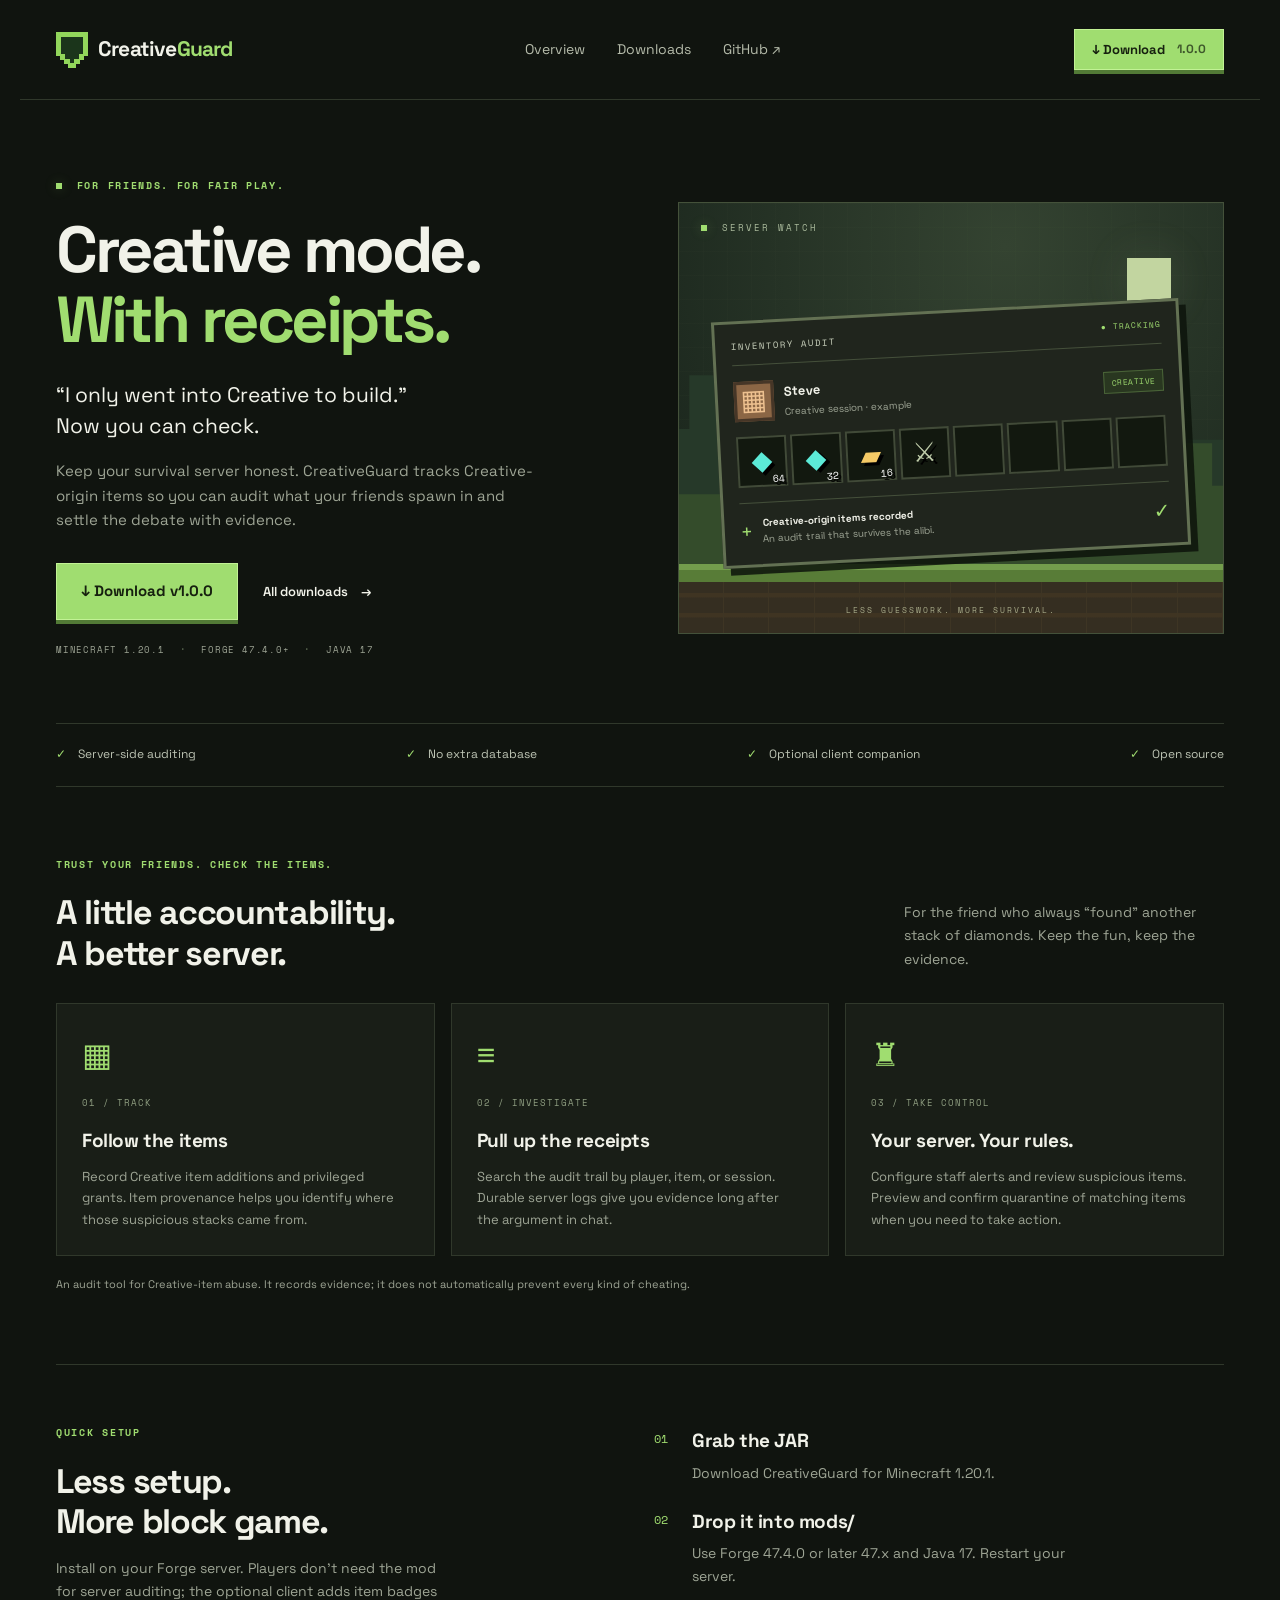
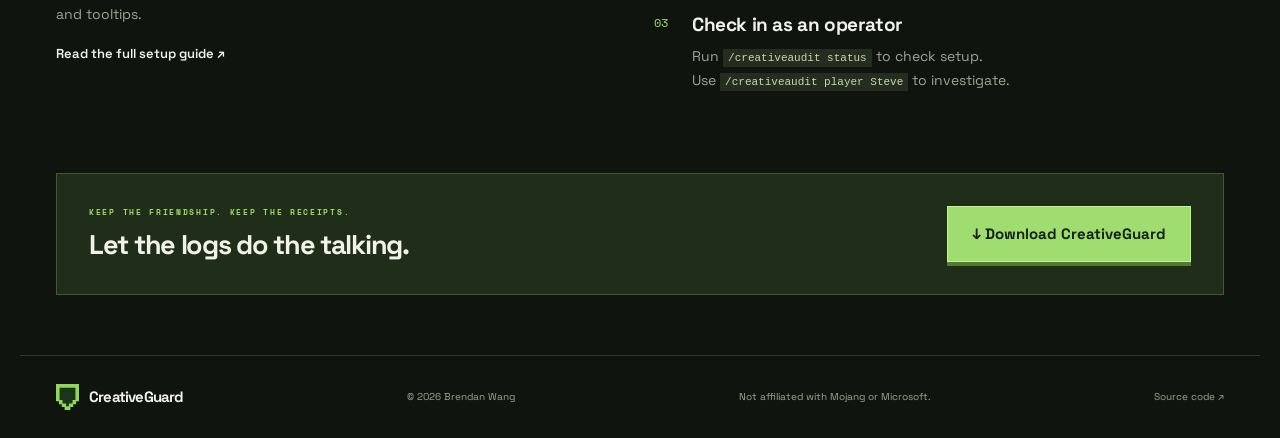
==== site/index.html @ efa65d3d "Host CreativeGuard website in public repository" ====
<!doctype html><html lang="en"><head><meta charset="UTF-8"><meta name="viewport" content="width=device-width,initial-scale=1"><meta name="theme-color" content="#10150f"><meta name="description" content="CreativeGuard is a Minecraft Forge mod that tracks Creative-origin items and gives your friend server an audit trail."><title>Keep your survival server honest · CreativeGuard</title><link rel="icon" href="mark.svg" type="image/svg+xml"><link rel="stylesheet" href="style.css"></head><body><header><a class="brand" href="index.html"><img src="mark.svg" width="32" height="36" alt="">Creative<span>Guard</span></a><nav aria-label="Main navigation"><a href="index.html">Overview</a><a href="downloads.html">Downloads</a><a class="github" href="https://github.com/brendanwang/CreativeGuardMC">GitHub ↗</a></nav><a class="button small" href="https://github.com/brendanwang/CreativeGuardMC/releases/download/v1.0.0/creativeguard-1.0.0.jar">↓ Download <span>1.0.0</span></a></header><main><section class="hero"><div class="hero-copy"><div class="eyebrow"><span class="dot"></span> FOR FRIENDS. FOR FAIR PLAY.</div><h1>Creative mode.<br><em>With receipts.</em></h1><p class="lead">“I only went into Creative to build.”<br>Now you can check.</p><p class="intro">Keep your survival server honest. CreativeGuard tracks Creative-origin items so you can audit what your friends spawn in and settle the debate with evidence.</p><div class="actions"><a class="button" href="https://github.com/brendanwang/CreativeGuardMC/releases/download/v1.0.0/creativeguard-1.0.0.jar">↓ Download v1.0.0</a><a class="text-link" href="downloads.html">All downloads <span>→</span></a></div><div class="compat">MINECRAFT 1.20.1 <b>·</b> FORGE 47.4.0+ <b>·</b> JAVA 17</div></div><div class="scene" aria-label="Illustrated example of a Creative inventory audit"><div class="scene-label"><span class="dot"></span> SERVER WATCH</div><div class="moon"></div><div class="mountain mountain-back"></div><div class="mountain"></div><div class="inventory"><div class="window-title"><span>INVENTORY AUDIT</span><span class="live">● TRACKING</span></div><div class="player"><div class="avatar">▦</div><div><strong>Steve</strong><small>Creative session · example</small></div><span class="tag">CREATIVE</span></div><div class="slots"><div class="slot diamond">◆<small>64</small></div><div class="slot diamond">◆<small>32</small></div><div class="slot gold">▰<small>16</small></div><div class="slot sword">⚔</div><div class="slot"></div><div class="slot"></div><div class="slot"></div><div class="slot"></div></div><div class="audit-line"><span>+</span><div><strong>Creative-origin items recorded</strong><small>An audit trail that survives the alibi.</small></div><span class="check">✓</span></div></div><div class="terrain"><i></i><i></i><i></i><i></i><i></i><i></i><i></i><i></i><i></i><i></i><i></i><i></i></div><div class="scene-bottom">LESS GUESSWORK. MORE SURVIVAL.</div></div></section><div class="strip"><span><i>✓</i> Server-side auditing</span><span><i>✓</i> No extra database</span><span><i>✓</i> Optional client companion</span><span><i>✓</i> Open source</span></div><section class="features" id="features"><div class="section-heading"><div><div class="eyebrow">TRUST YOUR FRIENDS. CHECK THE ITEMS.</div><h2>A little accountability.<br>A better server.</h2></div><p>For the friend who always “found” another stack of diamonds. Keep the fun, keep the evidence.</p></div><div class="cards"><article><div class="pixel-icon">▦</div><span class="number">01 / TRACK</span><h3>Follow the items</h3><p>Record Creative item additions and privileged grants. Item provenance helps you identify where those suspicious stacks came from.</p></article><article><div class="pixel-icon">≡</div><span class="number">02 / INVESTIGATE</span><h3>Pull up the receipts</h3><p>Search the audit trail by player, item, or session. Durable server logs give you evidence long after the argument in chat.</p></article><article><div class="pixel-icon">♜</div><span class="number">03 / TAKE CONTROL</span><h3>Your server. Your rules.</h3><p>Configure staff alerts and review suspicious items. Preview and confirm quarantine of matching items when you need to take action.</p></article></div><p class="note">An audit tool for Creative-item abuse. It records evidence; it does not automatically prevent every kind of cheating.</p></section><section class="setup"><div><div class="eyebrow">QUICK SETUP</div><h2>Less setup.<br>More block game.</h2><p>Install on your Forge server. Players don’t need the mod for server auditing; the optional client adds item badges and tooltips.</p><a class="text-link" href="https://github.com/brendanwang/CreativeGuardMC#install">Read the full setup guide ↗</a></div><ol><li><span>01</span><div><h3>Grab the JAR</h3><p>Download CreativeGuard for Minecraft 1.20.1.</p></div></li><li><span>02</span><div><h3>Drop it into mods/</h3><p>Use Forge 47.4.0 or later 47.x and Java 17. Restart your server.</p></div></li><li><span>03</span><div><h3>Check in as an operator</h3><p>Run <code>/creativeaudit status</code> to check setup.<br>Use <code>/creativeaudit player Steve</code> to investigate.</p></div></li></ol></section><section class="cta"><div><div class="eyebrow">KEEP THE FRIENDSHIP. KEEP THE RECEIPTS.</div><h2>Let the logs do the talking.</h2></div><a class="button" href="https://github.com/brendanwang/CreativeGuardMC/releases/download/v1.0.0/creativeguard-1.0.0.jar">↓ Download CreativeGuard</a></section></main><footer><a class="brand" href="index.html"><img src="mark.svg" width="23" height="26" alt="">CreativeGuard</a><span>© 2026 Brendan Wang</span><span>Not affiliated with Mojang or Microsoft.</span><a href="https://github.com/brendanwang/CreativeGuardMC">Source code ↗</a></footer></body></html>
---- site/style.css ----
@import url('https://fonts.googleapis.com/css2?family=Space+Grotesk:wght@400;500;600;700&family=Space+Mono:wght@400;700&display=swap');
:root{--bg:#10140f;--panel:#191e17;--line:#30382b;--green:#a0dd70;--text:#f1f2e9;--muted:#9ea595}*{box-sizing:border-box}body{margin:0;background:var(--bg);color:var(--text);font-family:'Space Grotesk',sans-serif;font-size:15px;line-height:1.65}a{color:inherit;text-decoration:none}a:hover{color:var(--green)}a:focus-visible{outline:3px solid var(--green);outline-offset:6px}header,main,footer{max-width:1240px;margin:auto}header{height:100px;display:flex;align-items:center;justify-content:space-between;gap:24px;padding:0 36px;border-bottom:1px solid var(--line)}.brand{display:flex;align-items:center;gap:10px;font-weight:700;font-size:21px;letter-spacing:-.8px}.brand span{color:var(--green);margin-left:-10px}nav{display:flex;gap:32px;color:#b5bbaa;font-size:14px}.button{display:inline-flex;justify-content:center;align-items:center;gap:12px;background:var(--green);color:#16200f;font-weight:700;padding:15px 24px;border:1px solid #c2f295;box-shadow:0 4px 0 #527a36;transition:transform .15s,background .15s}.button:hover{background:#b5ee88;color:#10180a;transform:translateY(-2px)}.button span{font-size:12px;opacity:.7}.small{font-size:13px;padding:9px 17px}.hero{display:grid;grid-template-columns:1.05fr 1fr;gap:48px;padding:78px 36px 65px;align-items:center}.eyebrow{font-family:'Space Mono',monospace;font-size:10px;letter-spacing:1.7px;font-weight:700;color:var(--green);margin-bottom:20px}.dot{display:inline-block;width:6px;height:6px;background:var(--green);margin-right:7px;box-shadow:0 0 12px #9ddd7044}h1{font-size:65px;line-height:1.08;letter-spacing:-3.5px;margin:0 0 24px;font-weight:700}h1 em{font-style:normal;color:var(--green)}.lead{font-size:21px;line-height:1.5;margin:0 0 17px}.intro{color:var(--muted);max-width:480px;font-size:15px;margin:0 0 30px}.actions{display:flex;gap:25px;align-items:center}.text-link{font-size:13px;font-weight:600}.text-link span{margin-left:10px}.compat{font-family:'Space Mono',monospace;font-size:9px;letter-spacing:.8px;color:var(--muted);margin-top:23px}.compat b{padding:0 8px;color:#57644e}.scene{position:relative;isolation:isolate;height:432px;background:radial-gradient(ellipse at 65% 15%,#344331 0,transparent 65%),#1a251c;border:1px solid #44513a;overflow:hidden;background-image:linear-gradient(#62754a09 1px,transparent 1px),linear-gradient(90deg,#62754a09 1px,transparent 1px),radial-gradient(ellipse at 60% 10%,#344331,#17221a);background-size:24px 24px,24px 24px,auto}.scene-label{position:absolute;left:22px;top:18px;font:9px 'Space Mono',monospace;letter-spacing:2px;color:#aaba9c}.moon{width:44px;height:44px;background:#c2d5a0;position:absolute;right:52px;top:55px;box-shadow:0 0 45px #c2d5a022}.mountain{position:absolute;bottom:45px;left:-10%;width:120%;height:170px;background:#344c2b;clip-path:polygon(0 45%,15% 45%,15% 30%,25% 30%,25% 50%,42% 50%,42% 70%,60% 70%,60% 35%,73% 35%,73% 15%,90% 15%,90% 40%,100% 40%,100% 100%,0 100%)}.mountain-back{bottom:75px;transform:scaleX(-1);background:#263929;height:215px}.inventory{position:absolute;z-index:2;top:107px;left:7%;width:86%;background:#20251d;border:3px solid #637153;box-shadow:7px 7px 0 #0c130bd9;transform:rotate(-3deg);padding:16px}.window-title{display:flex;justify-content:space-between;font:9px 'Space Mono',monospace;letter-spacing:1px;color:#ccd4bf;border-bottom:1px solid #45503b;padding-bottom:12px}.live{color:var(--green);font-size:8px}.player{display:flex;gap:10px;align-items:center;margin:15px 0}.avatar{background:#8b6645;border:3px solid #463627;color:#edc08f;font-size:28px;width:40px;height:40px;line-height:30px;text-align:center}.player strong{font-size:13px}.player small,.audit-line small{display:block;font-size:10px;color:var(--muted)}.tag{display:inline-block;color:var(--green);border:1px solid #4a6438;background:#293720;font:9px 'Space Mono',monospace;padding:4px 7px;letter-spacing:.5px}.player .tag{margin-left:auto;font-size:8px}.slots{display:grid;grid-template-columns:repeat(8,1fr);gap:4px}.slot{aspect-ratio:1;background:#12180f;border:2px solid #414a38;position:relative;display:flex;align-items:center;justify-content:center;font-size:27px;text-shadow:3px 3px #000}.slot small{position:absolute;right:2px;bottom:-2px;font:10px 'Space Mono',monospace;color:white}.diamond{color:#5cead7}.gold{color:#f5ca66}.sword{color:#becba9}.audit-line{border-top:1px solid #45503b;margin-top:15px;padding-top:12px;display:flex;align-items:center;gap:10px;font-size:10px}.audit-line>span{color:var(--green);font-size:20px}.check{margin-left:auto}.terrain{display:flex;position:absolute;bottom:0;height:63px;width:100%;background:#352e21;border-top:12px solid #587c37;box-shadow:0 -6px #739d4c}.terrain i{flex:1;border-right:1px solid #473b28;background:repeating-linear-gradient(0deg,transparent 0 15px,#483924 16px 20px);opacity:.55}.scene-bottom{position:absolute;bottom:17px;width:100%;text-align:center;font:8px 'Space Mono',monospace;letter-spacing:2px;color:#aaac8a}.strip{margin:0 36px;border-top:1px solid var(--line);border-bottom:1px solid var(--line);display:flex;justify-content:space-between;padding:21px 0;font-size:12px;color:#bdc4b4}.strip i{color:var(--green);font-style:normal;padding-right:9px}.features{padding:70px 36px 60px}.section-heading{display:flex;justify-content:space-between;align-items:end;gap:30px;margin-bottom:28px}h2{font-size:34px;line-height:1.2;letter-spacing:-1.3px;margin:0}.section-heading p{color:var(--muted);max-width:320px;font-size:14px;margin:0 0 4px}.cards{display:grid;grid-template-columns:repeat(3,1fr);gap:16px}.cards article{background:var(--panel);border:1px solid var(--line);padding:25px}.pixel-icon{color:var(--green);font-size:32px;height:60px}.number{color:#8f9e81;font:9px 'Space Mono',monospace;letter-spacing:1px}h3{font-size:19px;margin:12px 0 9px;letter-spacing:-.4px}.cards p{color:var(--muted);font-size:13px;margin:0}.note{font-size:11px;color:var(--muted);margin-top:19px}.setup{border-top:1px solid var(--line);display:grid;grid-template-columns:1fr 1.1fr;gap:80px;margin:0 36px;padding:60px 0}.setup p{color:var(--muted);font-size:14px;max-width:400px}.setup ol{list-style:none;padding:0;margin:0}.setup li{display:flex;gap:24px;padding:0 0 21px}.setup li>span{font:12px 'Space Mono',monospace;color:var(--green);padding-top:5px}.setup h3{margin:0}.setup li p{margin:5px 0 0}code{font-size:11px;background:#252d20;color:#c5daa9;padding:3px 5px}.cta{display:flex;justify-content:space-between;align-items:center;gap:30px;margin:0 36px 60px;padding:32px;background:#202d18;border:1px solid #435638}.cta .eyebrow{font-size:8px;margin-bottom:10px}.cta h2{font-size:27px}footer{display:flex;gap:25px;justify-content:space-between;align-items:center;border-top:1px solid var(--line);padding:28px 36px;color:var(--muted);font-size:10px}footer .brand{font-size:15px;color:var(--text)}.downloads{padding:65px 36px 75px;min-height:calc(100vh - 188px)}.downloads h1{font-size:60px}.green{color:var(--green)}.downloads .intro{max-width:610px}.release{margin:40px 0 55px;border:1px solid #4b613b;background:linear-gradient(120deg,#24301d,#191e17);padding:28px}.release-top,.release-main,.release-meta{display:flex;justify-content:space-between;align-items:center;gap:20px}.muted{font:10px 'Space Mono',monospace;color:var(--muted)}.release-main{margin:24px 0}.release-main h2{font-size:29px}.release-main p{color:var(--muted);font-size:14px}.release-meta{border-top:1px solid #3b4a30;padding-top:20px;font-size:11px;color:var(--muted);flex-wrap:wrap}.release-meta strong{color:var(--text);padding-left:5px}.archive h2{font-size:25px}.table-wrap{overflow:auto}table{border-collapse:collapse;width:100%;text-align:left;white-space:nowrap}th{font:10px 'Space Mono',monospace;color:var(--muted);text-transform:uppercase;background:var(--panel)}td,th{padding:18px 20px;border-bottom:1px solid var(--line)}td{font-size:14px}td .tag{margin-left:12px}td:last-child,th:last-child{text-align:right}.install-note{margin-top:40px;padding-left:22px;border-left:3px solid #607c48}.install-note p{color:var(--muted);font-size:14px;max-width:760px}
@media(min-width:1400px){.hero{padding-top:95px;padding-bottom:80px}}@media(max-width:1000px){h1{font-size:51px}.hero{gap:25px}.scene{height:400px}.slot{font-size:20px}.compat{font-size:8px}.actions{gap:15px}.button{padding:13px 18px}.inventory{left:4%;width:92%;padding:11px}.player .tag{font-size:7px}.setup{gap:40px}footer{flex-wrap:wrap}.release-main{align-items:start;flex-direction:column}}@media(max-width:720px){header{height:auto;padding:20px;flex-wrap:wrap;gap:18px}.brand{font-size:19px}header nav{order:3;width:100%;gap:25px;font-size:13px}.small{margin-left:auto}.small span{display:none}.hero{grid-template-columns:1fr;padding:45px 20px 35px;gap:38px}h1{font-size:54px}.scene{height:385px;max-width:500px;width:100%;margin:auto}.inventory{top:90px;left:7%;width:86%;padding:16px}.slot{font-size:26px}.strip{margin:0 20px;display:grid;grid-template-columns:1fr 1fr;gap:15px;font-size:10px}.features{padding:45px 20px}.section-heading{align-items:start;flex-direction:column;gap:20px}.cards{grid-template-columns:1fr}.cards article{padding:24px}.pixel-icon{float:right}.cards p{max-width:430px}h2{font-size:30px}.setup{grid-template-columns:1fr;margin:0 20px;padding:40px 0;gap:30px}.cta{margin:0 20px 40px;flex-direction:column;align-items:start;padding:25px}.cta h2{font-size:25px}footer{padding:25px 20px;gap:16px}footer .brand{width:100%}.downloads{padding:45px 20px}.downloads h1{font-size:48px}.release{padding:20px}.release-main h2{font-size:25px}.release-meta{justify-content:start}.release-top{gap:10px}.muted{font-size:8px}td,th{padding:15px 12px}td .tag{display:none}.archive .section-heading{gap:12px}.actions{flex-wrap:wrap}}
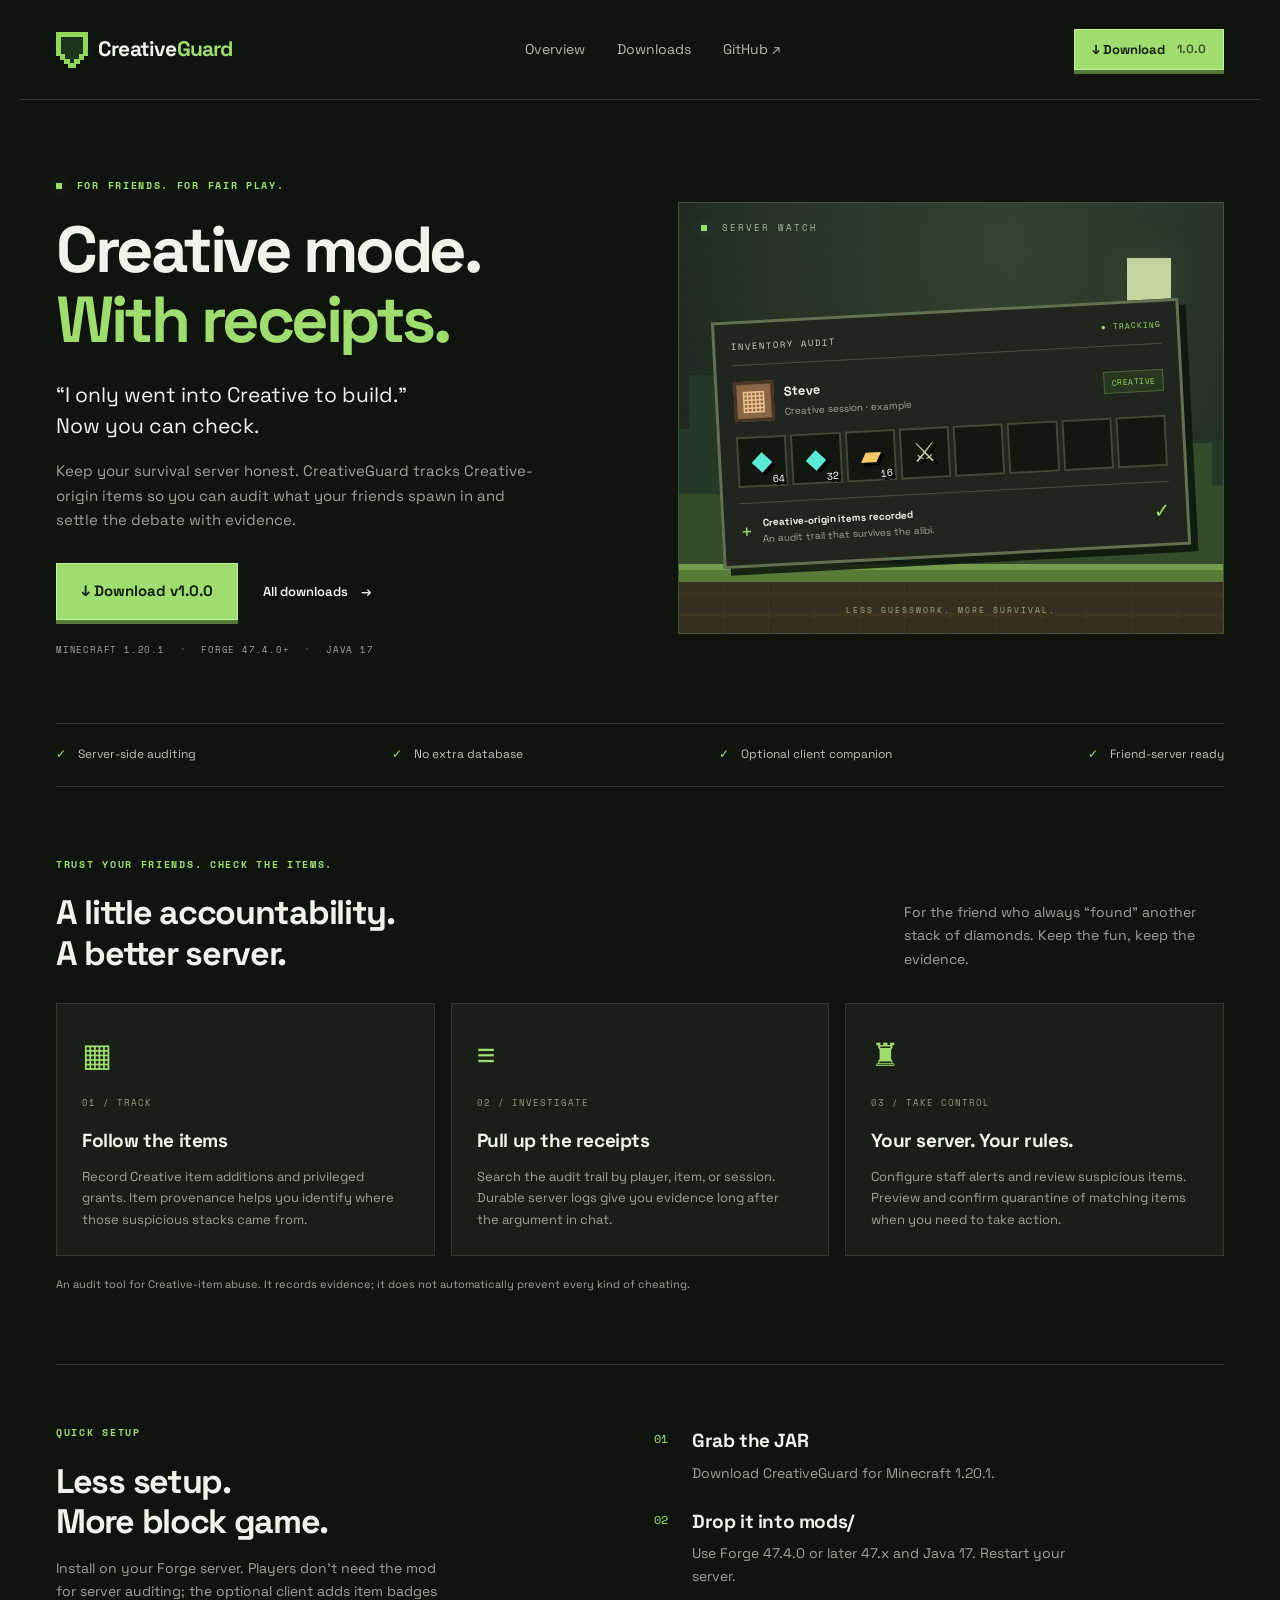
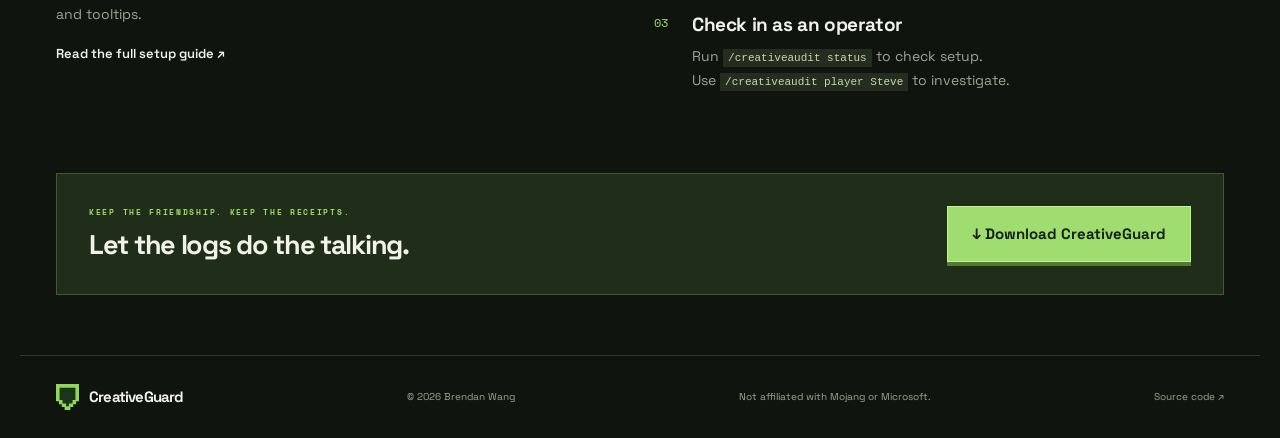
==== commit 943824a5: "Clarify website availability wording" ====
--- a/site/index.html
+++ b/site/index.html
@@ -1 +1 @@
-<!doctype html><html lang="en"><head><meta charset="UTF-8"><meta name="viewport" content="width=device-width,initial-scale=1"><meta name="theme-color" content="#10150f"><meta name="description" content="CreativeGuard is a Minecraft Forge mod that tracks Creative-origin items and gives your friend server an audit trail."><title>Keep your survival server honest · CreativeGuard</title><link rel="icon" href="mark.svg" type="image/svg+xml"><link rel="stylesheet" href="style.css"></head><body><header><a class="brand" href="index.html"><img src="mark.svg" width="32" height="36" alt="">Creative<span>Guard</span></a><nav aria-label="Main navigation"><a href="index.html">Overview</a><a href="downloads.html">Downloads</a><a class="github" href="https://github.com/brendanwang/CreativeGuardMC">GitHub ↗</a></nav><a class="button small" href="https://github.com/brendanwang/CreativeGuardMC/releases/download/v1.0.0/creativeguard-1.0.0.jar">↓ Download <span>1.0.0</span></a></header><main><section class="hero"><div class="hero-copy"><div class="eyebrow"><span class="dot"></span> FOR FRIENDS. FOR FAIR PLAY.</div><h1>Creative mode.<br><em>With receipts.</em></h1><p class="lead">“I only went into Creative to build.”<br>Now you can check.</p><p class="intro">Keep your survival server honest. CreativeGuard tracks Creative-origin items so you can audit what your friends spawn in and settle the debate with evidence.</p><div class="actions"><a class="button" href="https://github.com/brendanwang/CreativeGuardMC/releases/download/v1.0.0/creativeguard-1.0.0.jar">↓ Download v1.0.0</a><a class="text-link" href="downloads.html">All downloads <span>→</span></a></div><div class="compat">MINECRAFT 1.20.1 <b>·</b> FORGE 47.4.0+ <b>·</b> JAVA 17</div></div><div class="scene" aria-label="Illustrated example of a Creative inventory audit"><div class="scene-label"><span class="dot"></span> SERVER WATCH</div><div class="moon"></div><div class="mountain mountain-back"></div><div class="mountain"></div><div class="inventory"><div class="window-title"><span>INVENTORY AUDIT</span><span class="live">● TRACKING</span></div><div class="player"><div class="avatar">▦</div><div><strong>Steve</strong><small>Creative session · example</small></div><span class="tag">CREATIVE</span></div><div class="slots"><div class="slot diamond">◆<small>64</small></div><div class="slot diamond">◆<small>32</small></div><div class="slot gold">▰<small>16</small></div><div class="slot sword">⚔</div><div class="slot"></div><div class="slot"></div><div class="slot"></div><div class="slot"></div></div><div class="audit-line"><span>+</span><div><strong>Creative-origin items recorded</strong><small>An audit trail that survives the alibi.</small></div><span class="check">✓</span></div></div><div class="terrain"><i></i><i></i><i></i><i></i><i></i><i></i><i></i><i></i><i></i><i></i><i></i><i></i></div><div class="scene-bottom">LESS GUESSWORK. MORE SURVIVAL.</div></div></section><div class="strip"><span><i>✓</i> Server-side auditing</span><span><i>✓</i> No extra database</span><span><i>✓</i> Optional client companion</span><span><i>✓</i> Open source</span></div><section class="features" id="features"><div class="section-heading"><div><div class="eyebrow">TRUST YOUR FRIENDS. CHECK THE ITEMS.</div><h2>A little accountability.<br>A better server.</h2></div><p>For the friend who always “found” another stack of diamonds. Keep the fun, keep the evidence.</p></div><div class="cards"><article><div class="pixel-icon">▦</div><span class="number">01 / TRACK</span><h3>Follow the items</h3><p>Record Creative item additions and privileged grants. Item provenance helps you identify where those suspicious stacks came from.</p></article><article><div class="pixel-icon">≡</div><span class="number">02 / INVESTIGATE</span><h3>Pull up the receipts</h3><p>Search the audit trail by player, item, or session. Durable server logs give you evidence long after the argument in chat.</p></article><article><div class="pixel-icon">♜</div><span class="number">03 / TAKE CONTROL</span><h3>Your server. Your rules.</h3><p>Configure staff alerts and review suspicious items. Preview and confirm quarantine of matching items when you need to take action.</p></article></div><p class="note">An audit tool for Creative-item abuse. It records evidence; it does not automatically prevent every kind of cheating.</p></section><section class="setup"><div><div class="eyebrow">QUICK SETUP</div><h2>Less setup.<br>More block game.</h2><p>Install on your Forge server. Players don’t need the mod for server auditing; the optional client adds item badges and tooltips.</p><a class="text-link" href="https://github.com/brendanwang/CreativeGuardMC#install">Read the full setup guide ↗</a></div><ol><li><span>01</span><div><h3>Grab the JAR</h3><p>Download CreativeGuard for Minecraft 1.20.1.</p></div></li><li><span>02</span><div><h3>Drop it into mods/</h3><p>Use Forge 47.4.0 or later 47.x and Java 17. Restart your server.</p></div></li><li><span>03</span><div><h3>Check in as an operator</h3><p>Run <code>/creativeaudit status</code> to check setup.<br>Use <code>/creativeaudit player Steve</code> to investigate.</p></div></li></ol></section><section class="cta"><div><div class="eyebrow">KEEP THE FRIENDSHIP. KEEP THE RECEIPTS.</div><h2>Let the logs do the talking.</h2></div><a class="button" href="https://github.com/brendanwang/CreativeGuardMC/releases/download/v1.0.0/creativeguard-1.0.0.jar">↓ Download CreativeGuard</a></section></main><footer><a class="brand" href="index.html"><img src="mark.svg" width="23" height="26" alt="">CreativeGuard</a><span>© 2026 Brendan Wang</span><span>Not affiliated with Mojang or Microsoft.</span><a href="https://github.com/brendanwang/CreativeGuardMC">Source code ↗</a></footer></body></html>+<!doctype html><html lang="en"><head><meta charset="UTF-8"><meta name="viewport" content="width=device-width,initial-scale=1"><meta name="theme-color" content="#10150f"><meta name="description" content="CreativeGuard is a Minecraft Forge mod that tracks Creative-origin items and gives your friend server an audit trail."><title>Keep your survival server honest · CreativeGuard</title><link rel="icon" href="mark.svg" type="image/svg+xml"><link rel="stylesheet" href="style.css"></head><body><header><a class="brand" href="index.html"><img src="mark.svg" width="32" height="36" alt="">Creative<span>Guard</span></a><nav aria-label="Main navigation"><a href="index.html">Overview</a><a href="downloads.html">Downloads</a><a class="github" href="https://github.com/brendanwang/CreativeGuardMC">GitHub ↗</a></nav><a class="button small" href="https://github.com/brendanwang/CreativeGuardMC/releases/download/v1.0.0/creativeguard-1.0.0.jar">↓ Download <span>1.0.0</span></a></header><main><section class="hero"><div class="hero-copy"><div class="eyebrow"><span class="dot"></span> FOR FRIENDS. FOR FAIR PLAY.</div><h1>Creative mode.<br><em>With receipts.</em></h1><p class="lead">“I only went into Creative to build.”<br>Now you can check.</p><p class="intro">Keep your survival server honest. CreativeGuard tracks Creative-origin items so you can audit what your friends spawn in and settle the debate with evidence.</p><div class="actions"><a class="button" href="https://github.com/brendanwang/CreativeGuardMC/releases/download/v1.0.0/creativeguard-1.0.0.jar">↓ Download v1.0.0</a><a class="text-link" href="downloads.html">All downloads <span>→</span></a></div><div class="compat">MINECRAFT 1.20.1 <b>·</b> FORGE 47.4.0+ <b>·</b> JAVA 17</div></div><div class="scene" aria-label="Illustrated example of a Creative inventory audit"><div class="scene-label"><span class="dot"></span> SERVER WATCH</div><div class="moon"></div><div class="mountain mountain-back"></div><div class="mountain"></div><div class="inventory"><div class="window-title"><span>INVENTORY AUDIT</span><span class="live">● TRACKING</span></div><div class="player"><div class="avatar">▦</div><div><strong>Steve</strong><small>Creative session · example</small></div><span class="tag">CREATIVE</span></div><div class="slots"><div class="slot diamond">◆<small>64</small></div><div class="slot diamond">◆<small>32</small></div><div class="slot gold">▰<small>16</small></div><div class="slot sword">⚔</div><div class="slot"></div><div class="slot"></div><div class="slot"></div><div class="slot"></div></div><div class="audit-line"><span>+</span><div><strong>Creative-origin items recorded</strong><small>An audit trail that survives the alibi.</small></div><span class="check">✓</span></div></div><div class="terrain"><i></i><i></i><i></i><i></i><i></i><i></i><i></i><i></i><i></i><i></i><i></i><i></i></div><div class="scene-bottom">LESS GUESSWORK. MORE SURVIVAL.</div></div></section><div class="strip"><span><i>✓</i> Server-side auditing</span><span><i>✓</i> No extra database</span><span><i>✓</i> Optional client companion</span><span><i>✓</i> Friend-server ready</span></div><section class="features" id="features"><div class="section-heading"><div><div class="eyebrow">TRUST YOUR FRIENDS. CHECK THE ITEMS.</div><h2>A little accountability.<br>A better server.</h2></div><p>For the friend who always “found” another stack of diamonds. Keep the fun, keep the evidence.</p></div><div class="cards"><article><div class="pixel-icon">▦</div><span class="number">01 / TRACK</span><h3>Follow the items</h3><p>Record Creative item additions and privileged grants. Item provenance helps you identify where those suspicious stacks came from.</p></article><article><div class="pixel-icon">≡</div><span class="number">02 / INVESTIGATE</span><h3>Pull up the receipts</h3><p>Search the audit trail by player, item, or session. Durable server logs give you evidence long after the argument in chat.</p></article><article><div class="pixel-icon">♜</div><span class="number">03 / TAKE CONTROL</span><h3>Your server. Your rules.</h3><p>Configure staff alerts and review suspicious items. Preview and confirm quarantine of matching items when you need to take action.</p></article></div><p class="note">An audit tool for Creative-item abuse. It records evidence; it does not automatically prevent every kind of cheating.</p></section><section class="setup"><div><div class="eyebrow">QUICK SETUP</div><h2>Less setup.<br>More block game.</h2><p>Install on your Forge server. Players don’t need the mod for server auditing; the optional client adds item badges and tooltips.</p><a class="text-link" href="https://github.com/brendanwang/CreativeGuardMC#install">Read the full setup guide ↗</a></div><ol><li><span>01</span><div><h3>Grab the JAR</h3><p>Download CreativeGuard for Minecraft 1.20.1.</p></div></li><li><span>02</span><div><h3>Drop it into mods/</h3><p>Use Forge 47.4.0 or later 47.x and Java 17. Restart your server.</p></div></li><li><span>03</span><div><h3>Check in as an operator</h3><p>Run <code>/creativeaudit status</code> to check setup.<br>Use <code>/creativeaudit player Steve</code> to investigate.</p></div></li></ol></section><section class="cta"><div><div class="eyebrow">KEEP THE FRIENDSHIP. KEEP THE RECEIPTS.</div><h2>Let the logs do the talking.</h2></div><a class="button" href="https://github.com/brendanwang/CreativeGuardMC/releases/download/v1.0.0/creativeguard-1.0.0.jar">↓ Download CreativeGuard</a></section></main><footer><a class="brand" href="index.html"><img src="mark.svg" width="23" height="26" alt="">CreativeGuard</a><span>© 2026 Brendan Wang</span><span>Not affiliated with Mojang or Microsoft.</span><a href="https://github.com/brendanwang/CreativeGuardMC">Source code ↗</a></footer></body></html>
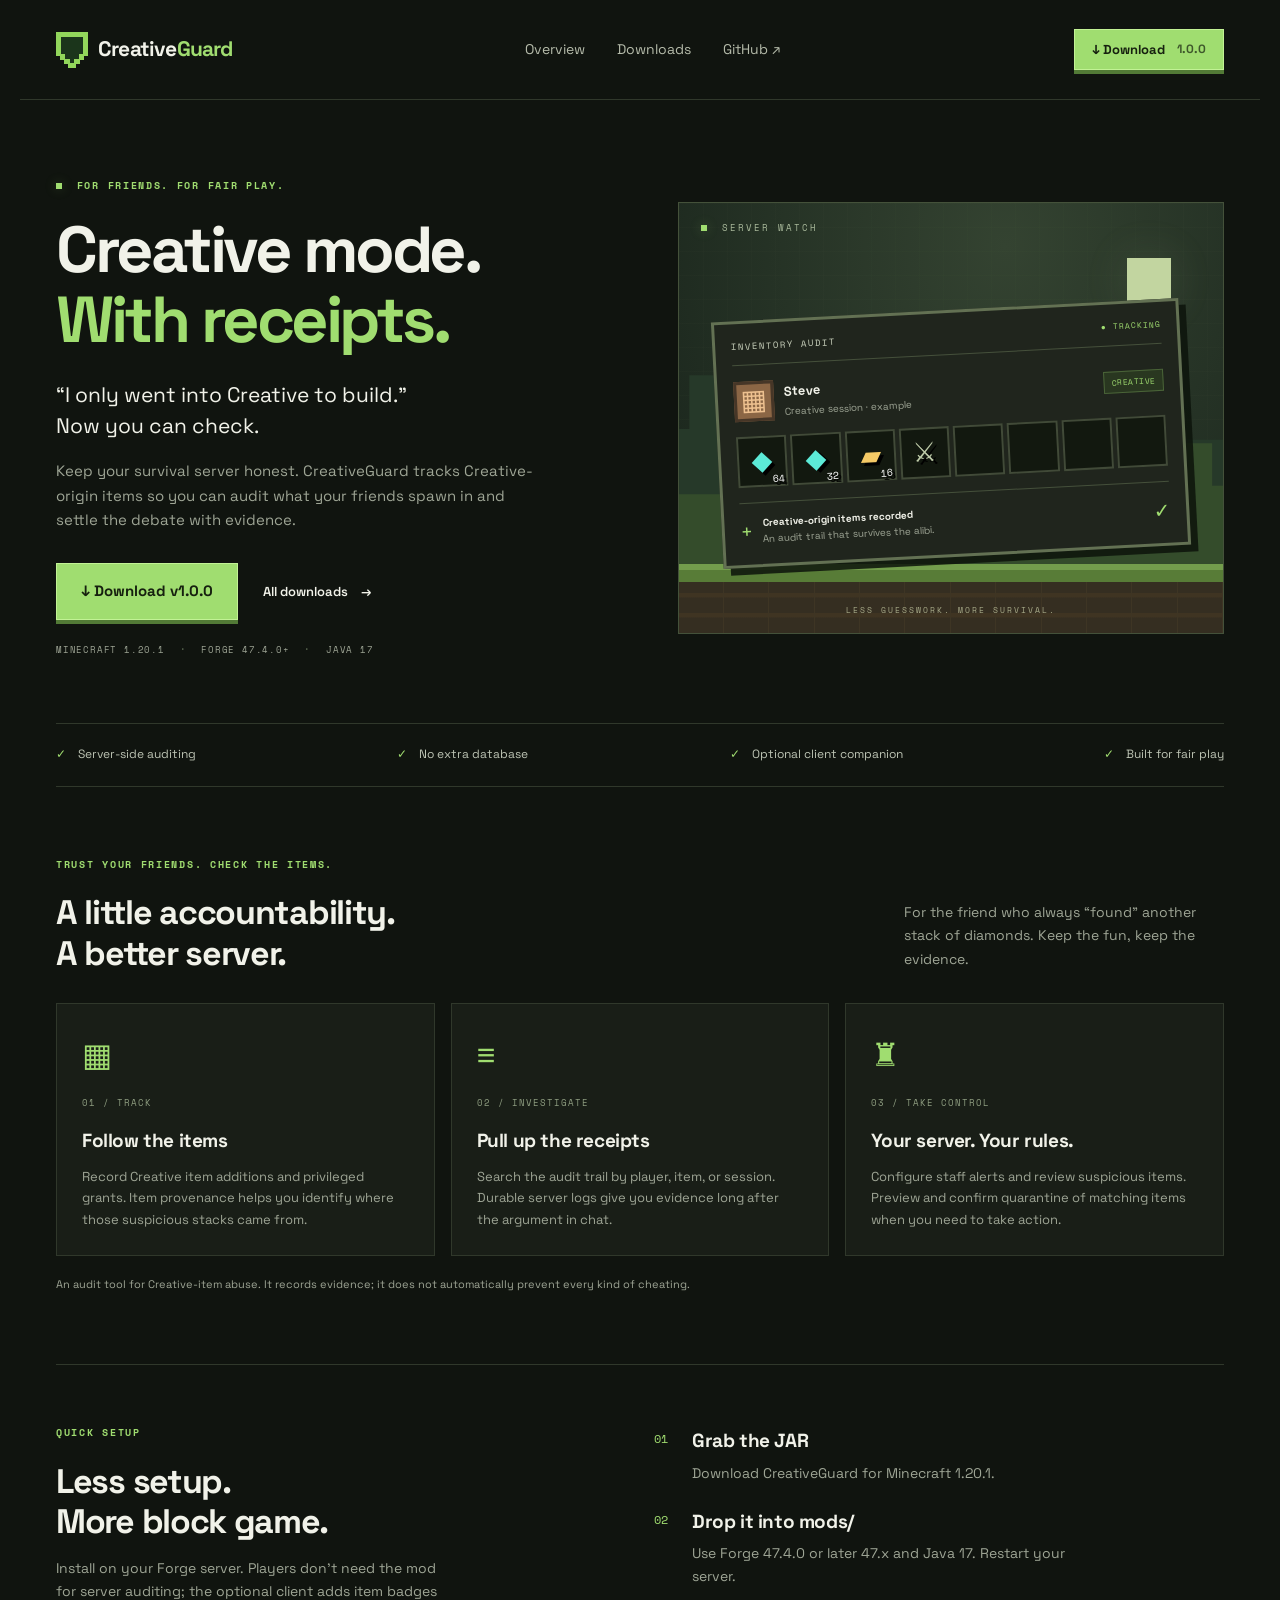
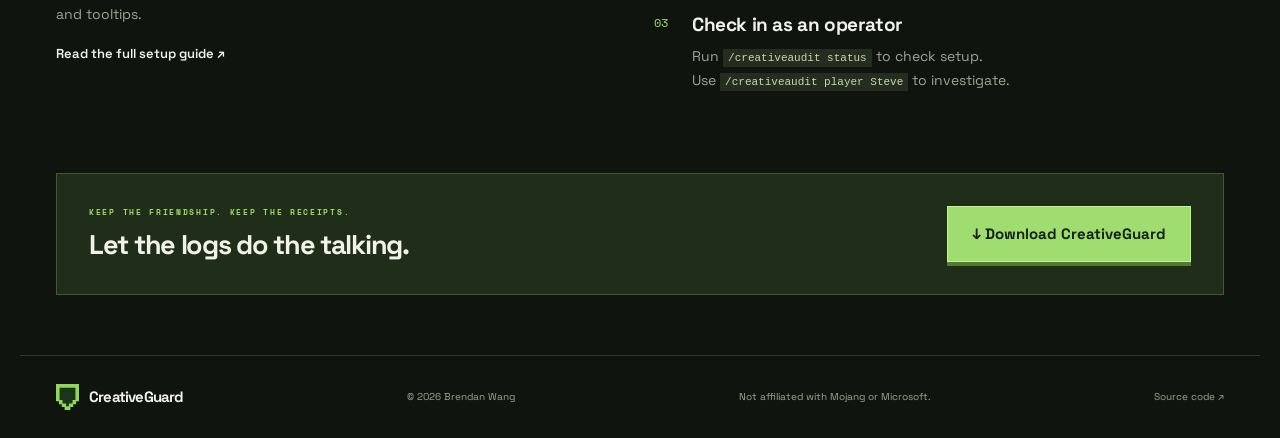
==== commit 5de939ed: "Update fair play feature label" ====
--- a/site/index.html
+++ b/site/index.html
@@ -1 +1 @@
-<!doctype html><html lang="en"><head><meta charset="UTF-8"><meta name="viewport" content="width=device-width,initial-scale=1"><meta name="theme-color" content="#10150f"><meta name="description" content="CreativeGuard is a Minecraft Forge mod that tracks Creative-origin items and gives your friend server an audit trail."><title>Keep your survival server honest · CreativeGuard</title><link rel="icon" href="mark.svg" type="image/svg+xml"><link rel="stylesheet" href="style.css"></head><body><header><a class="brand" href="index.html"><img src="mark.svg" width="32" height="36" alt="">Creative<span>Guard</span></a><nav aria-label="Main navigation"><a href="index.html">Overview</a><a href="downloads.html">Downloads</a><a class="github" href="https://github.com/brendanwang/CreativeGuardMC">GitHub ↗</a></nav><a class="button small" href="https://github.com/brendanwang/CreativeGuardMC/releases/download/v1.0.0/creativeguard-1.0.0.jar">↓ Download <span>1.0.0</span></a></header><main><section class="hero"><div class="hero-copy"><div class="eyebrow"><span class="dot"></span> FOR FRIENDS. FOR FAIR PLAY.</div><h1>Creative mode.<br><em>With receipts.</em></h1><p class="lead">“I only went into Creative to build.”<br>Now you can check.</p><p class="intro">Keep your survival server honest. CreativeGuard tracks Creative-origin items so you can audit what your friends spawn in and settle the debate with evidence.</p><div class="actions"><a class="button" href="https://github.com/brendanwang/CreativeGuardMC/releases/download/v1.0.0/creativeguard-1.0.0.jar">↓ Download v1.0.0</a><a class="text-link" href="downloads.html">All downloads <span>→</span></a></div><div class="compat">MINECRAFT 1.20.1 <b>·</b> FORGE 47.4.0+ <b>·</b> JAVA 17</div></div><div class="scene" aria-label="Illustrated example of a Creative inventory audit"><div class="scene-label"><span class="dot"></span> SERVER WATCH</div><div class="moon"></div><div class="mountain mountain-back"></div><div class="mountain"></div><div class="inventory"><div class="window-title"><span>INVENTORY AUDIT</span><span class="live">● TRACKING</span></div><div class="player"><div class="avatar">▦</div><div><strong>Steve</strong><small>Creative session · example</small></div><span class="tag">CREATIVE</span></div><div class="slots"><div class="slot diamond">◆<small>64</small></div><div class="slot diamond">◆<small>32</small></div><div class="slot gold">▰<small>16</small></div><div class="slot sword">⚔</div><div class="slot"></div><div class="slot"></div><div class="slot"></div><div class="slot"></div></div><div class="audit-line"><span>+</span><div><strong>Creative-origin items recorded</strong><small>An audit trail that survives the alibi.</small></div><span class="check">✓</span></div></div><div class="terrain"><i></i><i></i><i></i><i></i><i></i><i></i><i></i><i></i><i></i><i></i><i></i><i></i></div><div class="scene-bottom">LESS GUESSWORK. MORE SURVIVAL.</div></div></section><div class="strip"><span><i>✓</i> Server-side auditing</span><span><i>✓</i> No extra database</span><span><i>✓</i> Optional client companion</span><span><i>✓</i> Friend-server ready</span></div><section class="features" id="features"><div class="section-heading"><div><div class="eyebrow">TRUST YOUR FRIENDS. CHECK THE ITEMS.</div><h2>A little accountability.<br>A better server.</h2></div><p>For the friend who always “found” another stack of diamonds. Keep the fun, keep the evidence.</p></div><div class="cards"><article><div class="pixel-icon">▦</div><span class="number">01 / TRACK</span><h3>Follow the items</h3><p>Record Creative item additions and privileged grants. Item provenance helps you identify where those suspicious stacks came from.</p></article><article><div class="pixel-icon">≡</div><span class="number">02 / INVESTIGATE</span><h3>Pull up the receipts</h3><p>Search the audit trail by player, item, or session. Durable server logs give you evidence long after the argument in chat.</p></article><article><div class="pixel-icon">♜</div><span class="number">03 / TAKE CONTROL</span><h3>Your server. Your rules.</h3><p>Configure staff alerts and review suspicious items. Preview and confirm quarantine of matching items when you need to take action.</p></article></div><p class="note">An audit tool for Creative-item abuse. It records evidence; it does not automatically prevent every kind of cheating.</p></section><section class="setup"><div><div class="eyebrow">QUICK SETUP</div><h2>Less setup.<br>More block game.</h2><p>Install on your Forge server. Players don’t need the mod for server auditing; the optional client adds item badges and tooltips.</p><a class="text-link" href="https://github.com/brendanwang/CreativeGuardMC#install">Read the full setup guide ↗</a></div><ol><li><span>01</span><div><h3>Grab the JAR</h3><p>Download CreativeGuard for Minecraft 1.20.1.</p></div></li><li><span>02</span><div><h3>Drop it into mods/</h3><p>Use Forge 47.4.0 or later 47.x and Java 17. Restart your server.</p></div></li><li><span>03</span><div><h3>Check in as an operator</h3><p>Run <code>/creativeaudit status</code> to check setup.<br>Use <code>/creativeaudit player Steve</code> to investigate.</p></div></li></ol></section><section class="cta"><div><div class="eyebrow">KEEP THE FRIENDSHIP. KEEP THE RECEIPTS.</div><h2>Let the logs do the talking.</h2></div><a class="button" href="https://github.com/brendanwang/CreativeGuardMC/releases/download/v1.0.0/creativeguard-1.0.0.jar">↓ Download CreativeGuard</a></section></main><footer><a class="brand" href="index.html"><img src="mark.svg" width="23" height="26" alt="">CreativeGuard</a><span>© 2026 Brendan Wang</span><span>Not affiliated with Mojang or Microsoft.</span><a href="https://github.com/brendanwang/CreativeGuardMC">Source code ↗</a></footer></body></html>+<!doctype html><html lang="en"><head><meta charset="UTF-8"><meta name="viewport" content="width=device-width,initial-scale=1"><meta name="theme-color" content="#10150f"><meta name="description" content="CreativeGuard is a Minecraft Forge mod that tracks Creative-origin items and gives your friend server an audit trail."><title>Keep your survival server honest · CreativeGuard</title><link rel="icon" href="mark.svg" type="image/svg+xml"><link rel="stylesheet" href="style.css"></head><body><header><a class="brand" href="index.html"><img src="mark.svg" width="32" height="36" alt="">Creative<span>Guard</span></a><nav aria-label="Main navigation"><a href="index.html">Overview</a><a href="downloads.html">Downloads</a><a class="github" href="https://github.com/brendanwang/CreativeGuardMC">GitHub ↗</a></nav><a class="button small" href="https://github.com/brendanwang/CreativeGuardMC/releases/download/v1.0.0/creativeguard-1.0.0.jar">↓ Download <span>1.0.0</span></a></header><main><section class="hero"><div class="hero-copy"><div class="eyebrow"><span class="dot"></span> FOR FRIENDS. FOR FAIR PLAY.</div><h1>Creative mode.<br><em>With receipts.</em></h1><p class="lead">“I only went into Creative to build.”<br>Now you can check.</p><p class="intro">Keep your survival server honest. CreativeGuard tracks Creative-origin items so you can audit what your friends spawn in and settle the debate with evidence.</p><div class="actions"><a class="button" href="https://github.com/brendanwang/CreativeGuardMC/releases/download/v1.0.0/creativeguard-1.0.0.jar">↓ Download v1.0.0</a><a class="text-link" href="downloads.html">All downloads <span>→</span></a></div><div class="compat">MINECRAFT 1.20.1 <b>·</b> FORGE 47.4.0+ <b>·</b> JAVA 17</div></div><div class="scene" aria-label="Illustrated example of a Creative inventory audit"><div class="scene-label"><span class="dot"></span> SERVER WATCH</div><div class="moon"></div><div class="mountain mountain-back"></div><div class="mountain"></div><div class="inventory"><div class="window-title"><span>INVENTORY AUDIT</span><span class="live">● TRACKING</span></div><div class="player"><div class="avatar">▦</div><div><strong>Steve</strong><small>Creative session · example</small></div><span class="tag">CREATIVE</span></div><div class="slots"><div class="slot diamond">◆<small>64</small></div><div class="slot diamond">◆<small>32</small></div><div class="slot gold">▰<small>16</small></div><div class="slot sword">⚔</div><div class="slot"></div><div class="slot"></div><div class="slot"></div><div class="slot"></div></div><div class="audit-line"><span>+</span><div><strong>Creative-origin items recorded</strong><small>An audit trail that survives the alibi.</small></div><span class="check">✓</span></div></div><div class="terrain"><i></i><i></i><i></i><i></i><i></i><i></i><i></i><i></i><i></i><i></i><i></i><i></i></div><div class="scene-bottom">LESS GUESSWORK. MORE SURVIVAL.</div></div></section><div class="strip"><span><i>✓</i> Server-side auditing</span><span><i>✓</i> No extra database</span><span><i>✓</i> Optional client companion</span><span><i>✓</i> Built for fair play</span></div><section class="features" id="features"><div class="section-heading"><div><div class="eyebrow">TRUST YOUR FRIENDS. CHECK THE ITEMS.</div><h2>A little accountability.<br>A better server.</h2></div><p>For the friend who always “found” another stack of diamonds. Keep the fun, keep the evidence.</p></div><div class="cards"><article><div class="pixel-icon">▦</div><span class="number">01 / TRACK</span><h3>Follow the items</h3><p>Record Creative item additions and privileged grants. Item provenance helps you identify where those suspicious stacks came from.</p></article><article><div class="pixel-icon">≡</div><span class="number">02 / INVESTIGATE</span><h3>Pull up the receipts</h3><p>Search the audit trail by player, item, or session. Durable server logs give you evidence long after the argument in chat.</p></article><article><div class="pixel-icon">♜</div><span class="number">03 / TAKE CONTROL</span><h3>Your server. Your rules.</h3><p>Configure staff alerts and review suspicious items. Preview and confirm quarantine of matching items when you need to take action.</p></article></div><p class="note">An audit tool for Creative-item abuse. It records evidence; it does not automatically prevent every kind of cheating.</p></section><section class="setup"><div><div class="eyebrow">QUICK SETUP</div><h2>Less setup.<br>More block game.</h2><p>Install on your Forge server. Players don’t need the mod for server auditing; the optional client adds item badges and tooltips.</p><a class="text-link" href="https://github.com/brendanwang/CreativeGuardMC#install">Read the full setup guide ↗</a></div><ol><li><span>01</span><div><h3>Grab the JAR</h3><p>Download CreativeGuard for Minecraft 1.20.1.</p></div></li><li><span>02</span><div><h3>Drop it into mods/</h3><p>Use Forge 47.4.0 or later 47.x and Java 17. Restart your server.</p></div></li><li><span>03</span><div><h3>Check in as an operator</h3><p>Run <code>/creativeaudit status</code> to check setup.<br>Use <code>/creativeaudit player Steve</code> to investigate.</p></div></li></ol></section><section class="cta"><div><div class="eyebrow">KEEP THE FRIENDSHIP. KEEP THE RECEIPTS.</div><h2>Let the logs do the talking.</h2></div><a class="button" href="https://github.com/brendanwang/CreativeGuardMC/releases/download/v1.0.0/creativeguard-1.0.0.jar">↓ Download CreativeGuard</a></section></main><footer><a class="brand" href="index.html"><img src="mark.svg" width="23" height="26" alt="">CreativeGuard</a><span>© 2026 Brendan Wang</span><span>Not affiliated with Mojang or Microsoft.</span><a href="https://github.com/brendanwang/CreativeGuardMC">Source code ↗</a></footer></body></html>
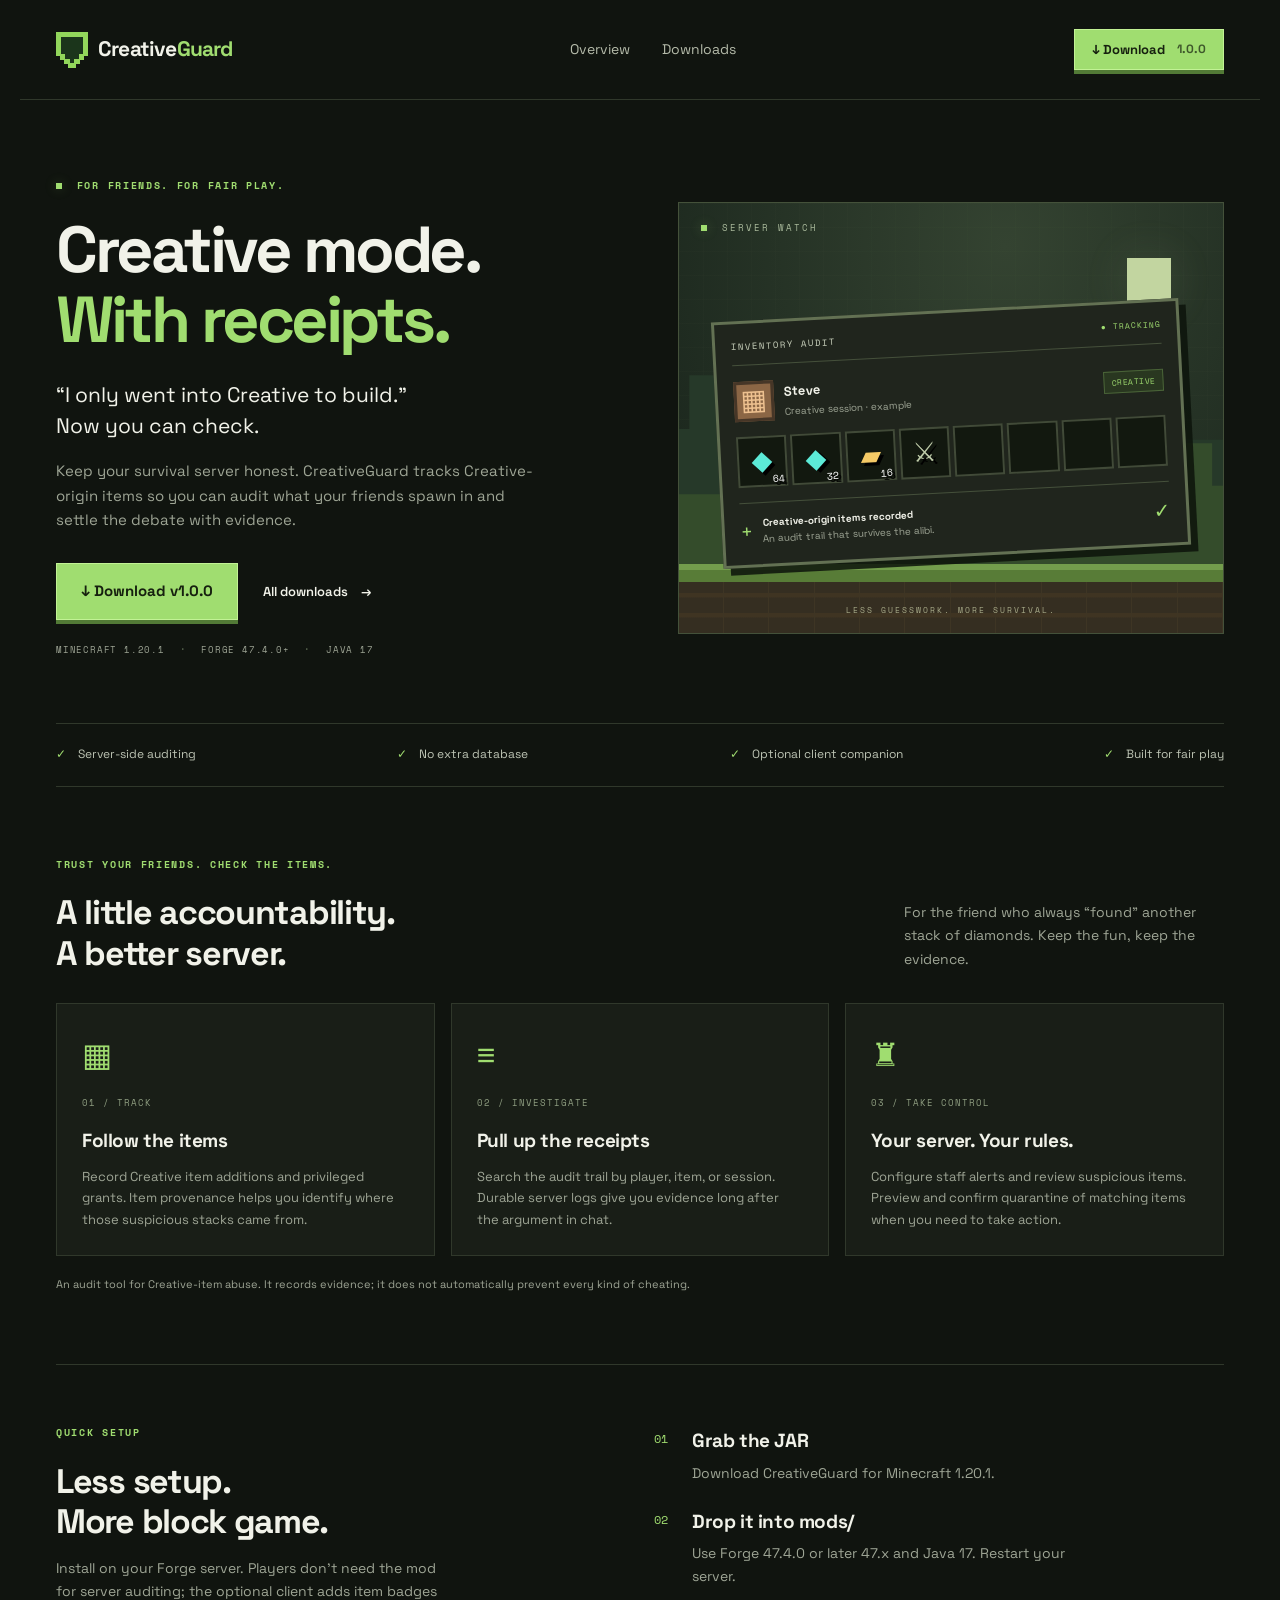
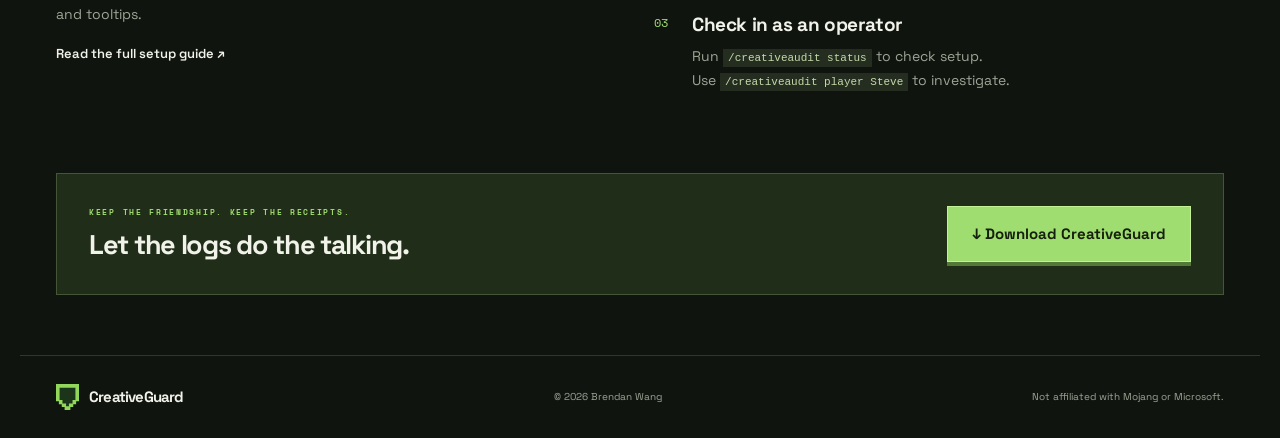
==== commit 0c5f33be: "Remove source code references from website" ====
--- a/site/index.html
+++ b/site/index.html
@@ -1 +1 @@
-<!doctype html><html lang="en"><head><meta charset="UTF-8"><meta name="viewport" content="width=device-width,initial-scale=1"><meta name="theme-color" content="#10150f"><meta name="description" content="CreativeGuard is a Minecraft Forge mod that tracks Creative-origin items and gives your friend server an audit trail."><title>Keep your survival server honest · CreativeGuard</title><link rel="icon" href="mark.svg" type="image/svg+xml"><link rel="stylesheet" href="style.css"></head><body><header><a class="brand" href="index.html"><img src="mark.svg" width="32" height="36" alt="">Creative<span>Guard</span></a><nav aria-label="Main navigation"><a href="index.html">Overview</a><a href="downloads.html">Downloads</a><a class="github" href="https://github.com/brendanwang/CreativeGuardMC">GitHub ↗</a></nav><a class="button small" href="https://github.com/brendanwang/CreativeGuardMC/releases/download/v1.0.0/creativeguard-1.0.0.jar">↓ Download <span>1.0.0</span></a></header><main><section class="hero"><div class="hero-copy"><div class="eyebrow"><span class="dot"></span> FOR FRIENDS. FOR FAIR PLAY.</div><h1>Creative mode.<br><em>With receipts.</em></h1><p class="lead">“I only went into Creative to build.”<br>Now you can check.</p><p class="intro">Keep your survival server honest. CreativeGuard tracks Creative-origin items so you can audit what your friends spawn in and settle the debate with evidence.</p><div class="actions"><a class="button" href="https://github.com/brendanwang/CreativeGuardMC/releases/download/v1.0.0/creativeguard-1.0.0.jar">↓ Download v1.0.0</a><a class="text-link" href="downloads.html">All downloads <span>→</span></a></div><div class="compat">MINECRAFT 1.20.1 <b>·</b> FORGE 47.4.0+ <b>·</b> JAVA 17</div></div><div class="scene" aria-label="Illustrated example of a Creative inventory audit"><div class="scene-label"><span class="dot"></span> SERVER WATCH</div><div class="moon"></div><div class="mountain mountain-back"></div><div class="mountain"></div><div class="inventory"><div class="window-title"><span>INVENTORY AUDIT</span><span class="live">● TRACKING</span></div><div class="player"><div class="avatar">▦</div><div><strong>Steve</strong><small>Creative session · example</small></div><span class="tag">CREATIVE</span></div><div class="slots"><div class="slot diamond">◆<small>64</small></div><div class="slot diamond">◆<small>32</small></div><div class="slot gold">▰<small>16</small></div><div class="slot sword">⚔</div><div class="slot"></div><div class="slot"></div><div class="slot"></div><div class="slot"></div></div><div class="audit-line"><span>+</span><div><strong>Creative-origin items recorded</strong><small>An audit trail that survives the alibi.</small></div><span class="check">✓</span></div></div><div class="terrain"><i></i><i></i><i></i><i></i><i></i><i></i><i></i><i></i><i></i><i></i><i></i><i></i></div><div class="scene-bottom">LESS GUESSWORK. MORE SURVIVAL.</div></div></section><div class="strip"><span><i>✓</i> Server-side auditing</span><span><i>✓</i> No extra database</span><span><i>✓</i> Optional client companion</span><span><i>✓</i> Built for fair play</span></div><section class="features" id="features"><div class="section-heading"><div><div class="eyebrow">TRUST YOUR FRIENDS. CHECK THE ITEMS.</div><h2>A little accountability.<br>A better server.</h2></div><p>For the friend who always “found” another stack of diamonds. Keep the fun, keep the evidence.</p></div><div class="cards"><article><div class="pixel-icon">▦</div><span class="number">01 / TRACK</span><h3>Follow the items</h3><p>Record Creative item additions and privileged grants. Item provenance helps you identify where those suspicious stacks came from.</p></article><article><div class="pixel-icon">≡</div><span class="number">02 / INVESTIGATE</span><h3>Pull up the receipts</h3><p>Search the audit trail by player, item, or session. Durable server logs give you evidence long after the argument in chat.</p></article><article><div class="pixel-icon">♜</div><span class="number">03 / TAKE CONTROL</span><h3>Your server. Your rules.</h3><p>Configure staff alerts and review suspicious items. Preview and confirm quarantine of matching items when you need to take action.</p></article></div><p class="note">An audit tool for Creative-item abuse. It records evidence; it does not automatically prevent every kind of cheating.</p></section><section class="setup"><div><div class="eyebrow">QUICK SETUP</div><h2>Less setup.<br>More block game.</h2><p>Install on your Forge server. Players don’t need the mod for server auditing; the optional client adds item badges and tooltips.</p><a class="text-link" href="https://github.com/brendanwang/CreativeGuardMC#install">Read the full setup guide ↗</a></div><ol><li><span>01</span><div><h3>Grab the JAR</h3><p>Download CreativeGuard for Minecraft 1.20.1.</p></div></li><li><span>02</span><div><h3>Drop it into mods/</h3><p>Use Forge 47.4.0 or later 47.x and Java 17. Restart your server.</p></div></li><li><span>03</span><div><h3>Check in as an operator</h3><p>Run <code>/creativeaudit status</code> to check setup.<br>Use <code>/creativeaudit player Steve</code> to investigate.</p></div></li></ol></section><section class="cta"><div><div class="eyebrow">KEEP THE FRIENDSHIP. KEEP THE RECEIPTS.</div><h2>Let the logs do the talking.</h2></div><a class="button" href="https://github.com/brendanwang/CreativeGuardMC/releases/download/v1.0.0/creativeguard-1.0.0.jar">↓ Download CreativeGuard</a></section></main><footer><a class="brand" href="index.html"><img src="mark.svg" width="23" height="26" alt="">CreativeGuard</a><span>© 2026 Brendan Wang</span><span>Not affiliated with Mojang or Microsoft.</span><a href="https://github.com/brendanwang/CreativeGuardMC">Source code ↗</a></footer></body></html>+<!doctype html><html lang="en"><head><meta charset="UTF-8"><meta name="viewport" content="width=device-width,initial-scale=1"><meta name="theme-color" content="#10150f"><meta name="description" content="CreativeGuard is a Minecraft Forge mod that tracks Creative-origin items and gives your friend server an audit trail."><title>Keep your survival server honest · CreativeGuard</title><link rel="icon" href="mark.svg" type="image/svg+xml"><link rel="stylesheet" href="style.css"></head><body><header><a class="brand" href="index.html"><img src="mark.svg" width="32" height="36" alt="">Creative<span>Guard</span></a><nav aria-label="Main navigation"><a href="index.html">Overview</a><a href="downloads.html">Downloads</a></nav><a class="button small" href="https://github.com/brendanwang/CreativeGuardMC/releases/download/v1.0.0/creativeguard-1.0.0.jar">↓ Download <span>1.0.0</span></a></header><main><section class="hero"><div class="hero-copy"><div class="eyebrow"><span class="dot"></span> FOR FRIENDS. FOR FAIR PLAY.</div><h1>Creative mode.<br><em>With receipts.</em></h1><p class="lead">“I only went into Creative to build.”<br>Now you can check.</p><p class="intro">Keep your survival server honest. CreativeGuard tracks Creative-origin items so you can audit what your friends spawn in and settle the debate with evidence.</p><div class="actions"><a class="button" href="https://github.com/brendanwang/CreativeGuardMC/releases/download/v1.0.0/creativeguard-1.0.0.jar">↓ Download v1.0.0</a><a class="text-link" href="downloads.html">All downloads <span>→</span></a></div><div class="compat">MINECRAFT 1.20.1 <b>·</b> FORGE 47.4.0+ <b>·</b> JAVA 17</div></div><div class="scene" aria-label="Illustrated example of a Creative inventory audit"><div class="scene-label"><span class="dot"></span> SERVER WATCH</div><div class="moon"></div><div class="mountain mountain-back"></div><div class="mountain"></div><div class="inventory"><div class="window-title"><span>INVENTORY AUDIT</span><span class="live">● TRACKING</span></div><div class="player"><div class="avatar">▦</div><div><strong>Steve</strong><small>Creative session · example</small></div><span class="tag">CREATIVE</span></div><div class="slots"><div class="slot diamond">◆<small>64</small></div><div class="slot diamond">◆<small>32</small></div><div class="slot gold">▰<small>16</small></div><div class="slot sword">⚔</div><div class="slot"></div><div class="slot"></div><div class="slot"></div><div class="slot"></div></div><div class="audit-line"><span>+</span><div><strong>Creative-origin items recorded</strong><small>An audit trail that survives the alibi.</small></div><span class="check">✓</span></div></div><div class="terrain"><i></i><i></i><i></i><i></i><i></i><i></i><i></i><i></i><i></i><i></i><i></i><i></i></div><div class="scene-bottom">LESS GUESSWORK. MORE SURVIVAL.</div></div></section><div class="strip"><span><i>✓</i> Server-side auditing</span><span><i>✓</i> No extra database</span><span><i>✓</i> Optional client companion</span><span><i>✓</i> Built for fair play</span></div><section class="features" id="features"><div class="section-heading"><div><div class="eyebrow">TRUST YOUR FRIENDS. CHECK THE ITEMS.</div><h2>A little accountability.<br>A better server.</h2></div><p>For the friend who always “found” another stack of diamonds. Keep the fun, keep the evidence.</p></div><div class="cards"><article><div class="pixel-icon">▦</div><span class="number">01 / TRACK</span><h3>Follow the items</h3><p>Record Creative item additions and privileged grants. Item provenance helps you identify where those suspicious stacks came from.</p></article><article><div class="pixel-icon">≡</div><span class="number">02 / INVESTIGATE</span><h3>Pull up the receipts</h3><p>Search the audit trail by player, item, or session. Durable server logs give you evidence long after the argument in chat.</p></article><article><div class="pixel-icon">♜</div><span class="number">03 / TAKE CONTROL</span><h3>Your server. Your rules.</h3><p>Configure staff alerts and review suspicious items. Preview and confirm quarantine of matching items when you need to take action.</p></article></div><p class="note">An audit tool for Creative-item abuse. It records evidence; it does not automatically prevent every kind of cheating.</p></section><section class="setup"><div><div class="eyebrow">QUICK SETUP</div><h2>Less setup.<br>More block game.</h2><p>Install on your Forge server. Players don’t need the mod for server auditing; the optional client adds item badges and tooltips.</p><a class="text-link" href="https://github.com/brendanwang/CreativeGuardMC#install">Read the full setup guide ↗</a></div><ol><li><span>01</span><div><h3>Grab the JAR</h3><p>Download CreativeGuard for Minecraft 1.20.1.</p></div></li><li><span>02</span><div><h3>Drop it into mods/</h3><p>Use Forge 47.4.0 or later 47.x and Java 17. Restart your server.</p></div></li><li><span>03</span><div><h3>Check in as an operator</h3><p>Run <code>/creativeaudit status</code> to check setup.<br>Use <code>/creativeaudit player Steve</code> to investigate.</p></div></li></ol></section><section class="cta"><div><div class="eyebrow">KEEP THE FRIENDSHIP. KEEP THE RECEIPTS.</div><h2>Let the logs do the talking.</h2></div><a class="button" href="https://github.com/brendanwang/CreativeGuardMC/releases/download/v1.0.0/creativeguard-1.0.0.jar">↓ Download CreativeGuard</a></section></main><footer><a class="brand" href="index.html"><img src="mark.svg" width="23" height="26" alt="">CreativeGuard</a><span>© 2026 Brendan Wang</span><span>Not affiliated with Mojang or Microsoft.</span></footer></body></html>
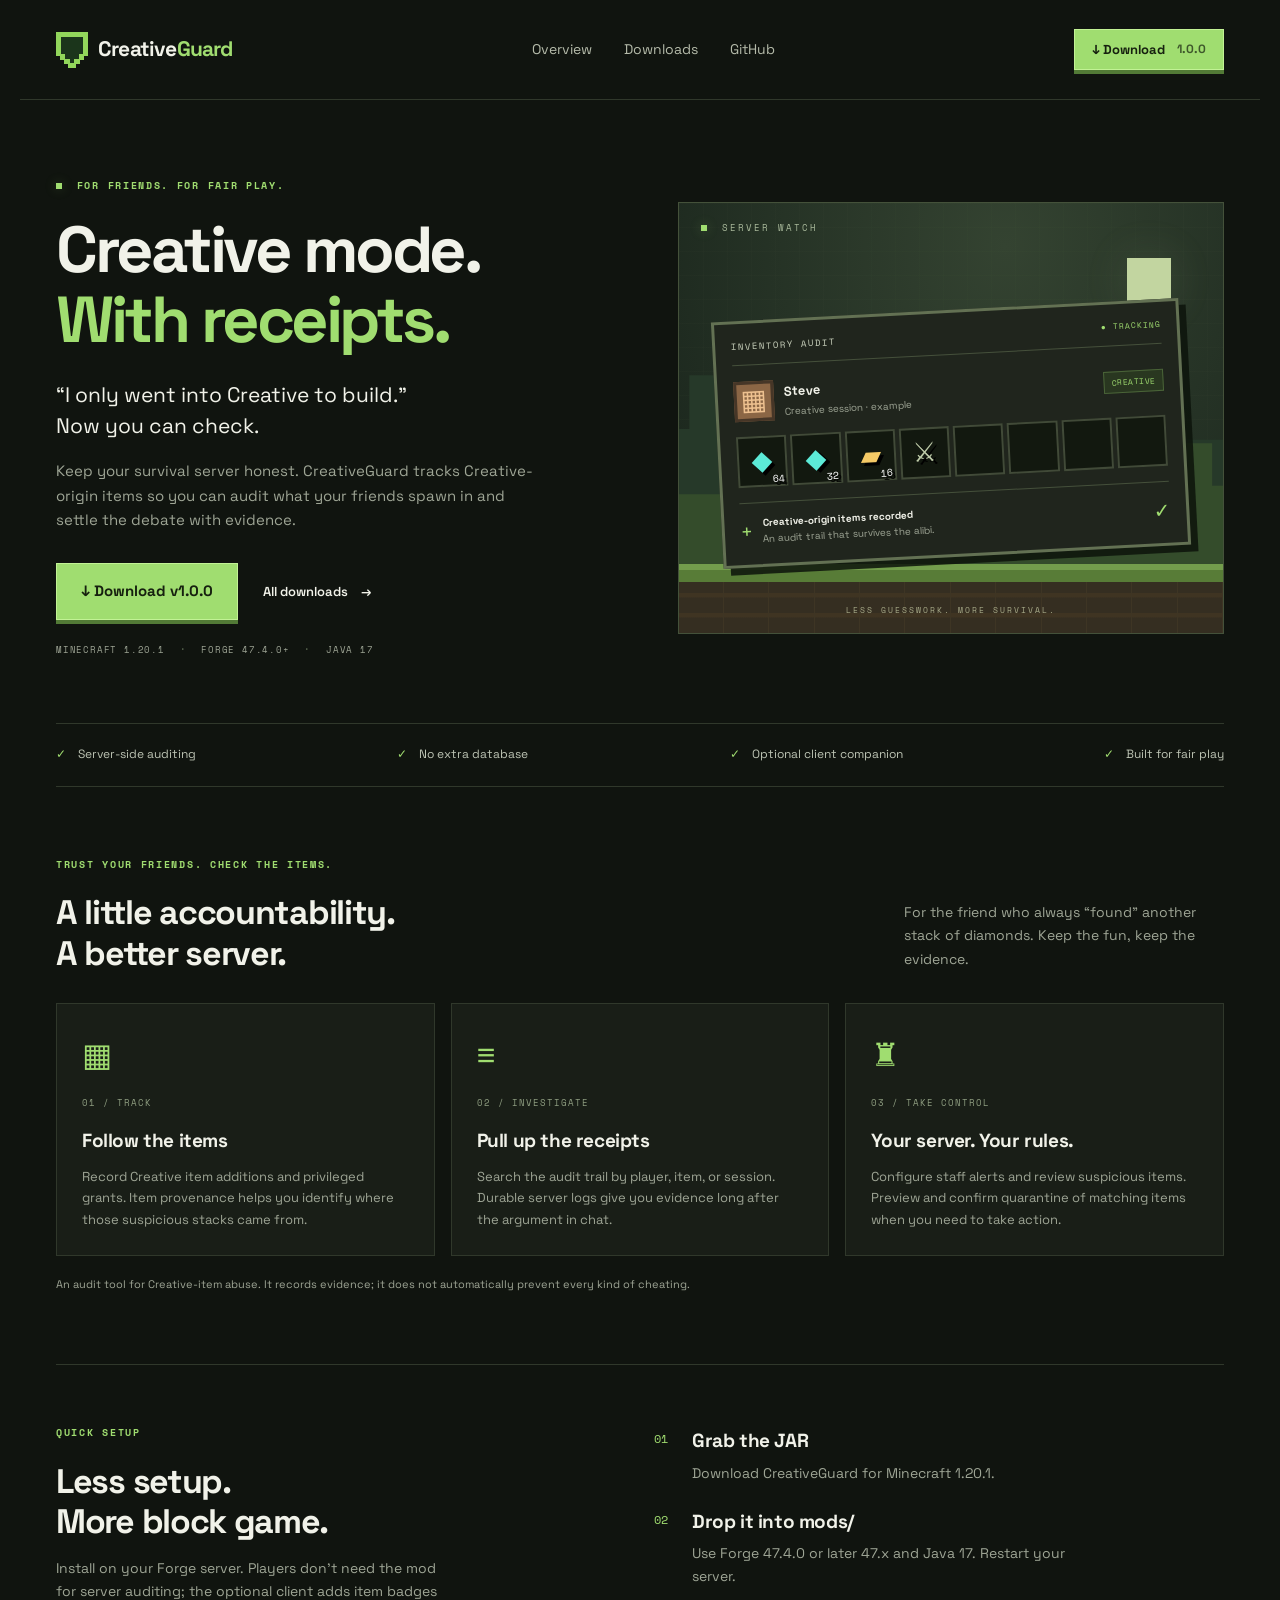
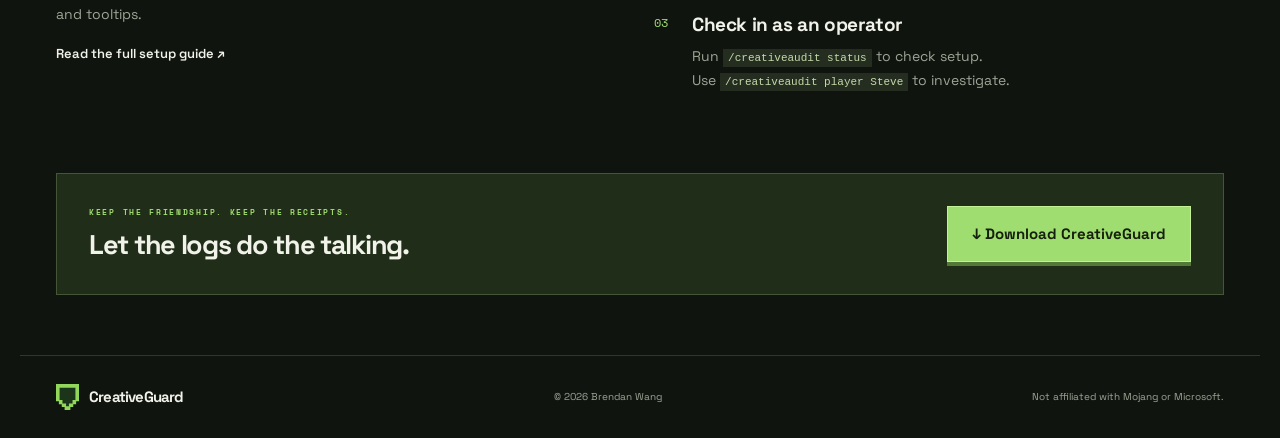
==== commit c22d7049: "Add GitHub navigation link" ====
--- a/site/index.html
+++ b/site/index.html
@@ -1 +1 @@
-<!doctype html><html lang="en"><head><meta charset="UTF-8"><meta name="viewport" content="width=device-width,initial-scale=1"><meta name="theme-color" content="#10150f"><meta name="description" content="CreativeGuard is a Minecraft Forge mod that tracks Creative-origin items and gives your friend server an audit trail."><title>Keep your survival server honest · CreativeGuard</title><link rel="icon" href="mark.svg" type="image/svg+xml"><link rel="stylesheet" href="style.css"></head><body><header><a class="brand" href="index.html"><img src="mark.svg" width="32" height="36" alt="">Creative<span>Guard</span></a><nav aria-label="Main navigation"><a href="index.html">Overview</a><a href="downloads.html">Downloads</a></nav><a class="button small" href="https://github.com/brendanwang/CreativeGuardMC/releases/download/v1.0.0/creativeguard-1.0.0.jar">↓ Download <span>1.0.0</span></a></header><main><section class="hero"><div class="hero-copy"><div class="eyebrow"><span class="dot"></span> FOR FRIENDS. FOR FAIR PLAY.</div><h1>Creative mode.<br><em>With receipts.</em></h1><p class="lead">“I only went into Creative to build.”<br>Now you can check.</p><p class="intro">Keep your survival server honest. CreativeGuard tracks Creative-origin items so you can audit what your friends spawn in and settle the debate with evidence.</p><div class="actions"><a class="button" href="https://github.com/brendanwang/CreativeGuardMC/releases/download/v1.0.0/creativeguard-1.0.0.jar">↓ Download v1.0.0</a><a class="text-link" href="downloads.html">All downloads <span>→</span></a></div><div class="compat">MINECRAFT 1.20.1 <b>·</b> FORGE 47.4.0+ <b>·</b> JAVA 17</div></div><div class="scene" aria-label="Illustrated example of a Creative inventory audit"><div class="scene-label"><span class="dot"></span> SERVER WATCH</div><div class="moon"></div><div class="mountain mountain-back"></div><div class="mountain"></div><div class="inventory"><div class="window-title"><span>INVENTORY AUDIT</span><span class="live">● TRACKING</span></div><div class="player"><div class="avatar">▦</div><div><strong>Steve</strong><small>Creative session · example</small></div><span class="tag">CREATIVE</span></div><div class="slots"><div class="slot diamond">◆<small>64</small></div><div class="slot diamond">◆<small>32</small></div><div class="slot gold">▰<small>16</small></div><div class="slot sword">⚔</div><div class="slot"></div><div class="slot"></div><div class="slot"></div><div class="slot"></div></div><div class="audit-line"><span>+</span><div><strong>Creative-origin items recorded</strong><small>An audit trail that survives the alibi.</small></div><span class="check">✓</span></div></div><div class="terrain"><i></i><i></i><i></i><i></i><i></i><i></i><i></i><i></i><i></i><i></i><i></i><i></i></div><div class="scene-bottom">LESS GUESSWORK. MORE SURVIVAL.</div></div></section><div class="strip"><span><i>✓</i> Server-side auditing</span><span><i>✓</i> No extra database</span><span><i>✓</i> Optional client companion</span><span><i>✓</i> Built for fair play</span></div><section class="features" id="features"><div class="section-heading"><div><div class="eyebrow">TRUST YOUR FRIENDS. CHECK THE ITEMS.</div><h2>A little accountability.<br>A better server.</h2></div><p>For the friend who always “found” another stack of diamonds. Keep the fun, keep the evidence.</p></div><div class="cards"><article><div class="pixel-icon">▦</div><span class="number">01 / TRACK</span><h3>Follow the items</h3><p>Record Creative item additions and privileged grants. Item provenance helps you identify where those suspicious stacks came from.</p></article><article><div class="pixel-icon">≡</div><span class="number">02 / INVESTIGATE</span><h3>Pull up the receipts</h3><p>Search the audit trail by player, item, or session. Durable server logs give you evidence long after the argument in chat.</p></article><article><div class="pixel-icon">♜</div><span class="number">03 / TAKE CONTROL</span><h3>Your server. Your rules.</h3><p>Configure staff alerts and review suspicious items. Preview and confirm quarantine of matching items when you need to take action.</p></article></div><p class="note">An audit tool for Creative-item abuse. It records evidence; it does not automatically prevent every kind of cheating.</p></section><section class="setup"><div><div class="eyebrow">QUICK SETUP</div><h2>Less setup.<br>More block game.</h2><p>Install on your Forge server. Players don’t need the mod for server auditing; the optional client adds item badges and tooltips.</p><a class="text-link" href="https://github.com/brendanwang/CreativeGuardMC#install">Read the full setup guide ↗</a></div><ol><li><span>01</span><div><h3>Grab the JAR</h3><p>Download CreativeGuard for Minecraft 1.20.1.</p></div></li><li><span>02</span><div><h3>Drop it into mods/</h3><p>Use Forge 47.4.0 or later 47.x and Java 17. Restart your server.</p></div></li><li><span>03</span><div><h3>Check in as an operator</h3><p>Run <code>/creativeaudit status</code> to check setup.<br>Use <code>/creativeaudit player Steve</code> to investigate.</p></div></li></ol></section><section class="cta"><div><div class="eyebrow">KEEP THE FRIENDSHIP. KEEP THE RECEIPTS.</div><h2>Let the logs do the talking.</h2></div><a class="button" href="https://github.com/brendanwang/CreativeGuardMC/releases/download/v1.0.0/creativeguard-1.0.0.jar">↓ Download CreativeGuard</a></section></main><footer><a class="brand" href="index.html"><img src="mark.svg" width="23" height="26" alt="">CreativeGuard</a><span>© 2026 Brendan Wang</span><span>Not affiliated with Mojang or Microsoft.</span></footer></body></html>+<!doctype html><html lang="en"><head><meta charset="UTF-8"><meta name="viewport" content="width=device-width,initial-scale=1"><meta name="theme-color" content="#10150f"><meta name="description" content="CreativeGuard is a Minecraft Forge mod that tracks Creative-origin items and gives your friend server an audit trail."><title>Overview · CreativeGuard</title><link rel="icon" href="mark.svg" type="image/svg+xml"><link rel="stylesheet" href="style.css"></head><body><header><a class="brand" href="index.html"><img src="mark.svg" width="32" height="36" alt="">Creative<span>Guard</span></a><nav aria-label="Main navigation"><a href="index.html">Overview</a><a href="downloads.html">Downloads</a><a class="github" href="https://github.com/brendanwang/CreativeGuardMC">GitHub</a></nav><a class="button small" href="https://github.com/brendanwang/CreativeGuardMC/releases/download/v1.0.0/creativeguard-1.0.0.jar">↓ Download <span>1.0.0</span></a></header><main><section class="hero"><div class="hero-copy"><div class="eyebrow"><span class="dot"></span> FOR FRIENDS. FOR FAIR PLAY.</div><h1>Creative mode.<br><em>With receipts.</em></h1><p class="lead">“I only went into Creative to build.”<br>Now you can check.</p><p class="intro">Keep your survival server honest. CreativeGuard tracks Creative-origin items so you can audit what your friends spawn in and settle the debate with evidence.</p><div class="actions"><a class="button" href="https://github.com/brendanwang/CreativeGuardMC/releases/download/v1.0.0/creativeguard-1.0.0.jar">↓ Download v1.0.0</a><a class="text-link" href="downloads.html">All downloads <span>→</span></a></div><div class="compat">MINECRAFT 1.20.1 <b>·</b> FORGE 47.4.0+ <b>·</b> JAVA 17</div></div><div class="scene" aria-label="Illustrated example of a Creative inventory audit"><div class="scene-label"><span class="dot"></span> SERVER WATCH</div><div class="moon"></div><div class="mountain mountain-back"></div><div class="mountain"></div><div class="inventory"><div class="window-title"><span>INVENTORY AUDIT</span><span class="live">● TRACKING</span></div><div class="player"><div class="avatar">▦</div><div><strong>Steve</strong><small>Creative session · example</small></div><span class="tag">CREATIVE</span></div><div class="slots"><div class="slot diamond">◆<small>64</small></div><div class="slot diamond">◆<small>32</small></div><div class="slot gold">▰<small>16</small></div><div class="slot sword">⚔</div><div class="slot"></div><div class="slot"></div><div class="slot"></div><div class="slot"></div></div><div class="audit-line"><span>+</span><div><strong>Creative-origin items recorded</strong><small>An audit trail that survives the alibi.</small></div><span class="check">✓</span></div></div><div class="terrain"><i></i><i></i><i></i><i></i><i></i><i></i><i></i><i></i><i></i><i></i><i></i><i></i></div><div class="scene-bottom">LESS GUESSWORK. MORE SURVIVAL.</div></div></section><div class="strip"><span><i>✓</i> Server-side auditing</span><span><i>✓</i> No extra database</span><span><i>✓</i> Optional client companion</span><span><i>✓</i> Built for fair play</span></div><section class="features" id="features"><div class="section-heading"><div><div class="eyebrow">TRUST YOUR FRIENDS. CHECK THE ITEMS.</div><h2>A little accountability.<br>A better server.</h2></div><p>For the friend who always “found” another stack of diamonds. Keep the fun, keep the evidence.</p></div><div class="cards"><article><div class="pixel-icon">▦</div><span class="number">01 / TRACK</span><h3>Follow the items</h3><p>Record Creative item additions and privileged grants. Item provenance helps you identify where those suspicious stacks came from.</p></article><article><div class="pixel-icon">≡</div><span class="number">02 / INVESTIGATE</span><h3>Pull up the receipts</h3><p>Search the audit trail by player, item, or session. Durable server logs give you evidence long after the argument in chat.</p></article><article><div class="pixel-icon">♜</div><span class="number">03 / TAKE CONTROL</span><h3>Your server. Your rules.</h3><p>Configure staff alerts and review suspicious items. Preview and confirm quarantine of matching items when you need to take action.</p></article></div><p class="note">An audit tool for Creative-item abuse. It records evidence; it does not automatically prevent every kind of cheating.</p></section><section class="setup"><div><div class="eyebrow">QUICK SETUP</div><h2>Less setup.<br>More block game.</h2><p>Install on your Forge server. Players don’t need the mod for server auditing; the optional client adds item badges and tooltips.</p><a class="text-link" href="https://github.com/brendanwang/CreativeGuardMC#install">Read the full setup guide ↗</a></div><ol><li><span>01</span><div><h3>Grab the JAR</h3><p>Download CreativeGuard for Minecraft 1.20.1.</p></div></li><li><span>02</span><div><h3>Drop it into mods/</h3><p>Use Forge 47.4.0 or later 47.x and Java 17. Restart your server.</p></div></li><li><span>03</span><div><h3>Check in as an operator</h3><p>Run <code>/creativeaudit status</code> to check setup.<br>Use <code>/creativeaudit player Steve</code> to investigate.</p></div></li></ol></section><section class="cta"><div><div class="eyebrow">KEEP THE FRIENDSHIP. KEEP THE RECEIPTS.</div><h2>Let the logs do the talking.</h2></div><a class="button" href="https://github.com/brendanwang/CreativeGuardMC/releases/download/v1.0.0/creativeguard-1.0.0.jar">↓ Download CreativeGuard</a></section></main><footer><a class="brand" href="index.html"><img src="mark.svg" width="23" height="26" alt="">CreativeGuard</a><span>© 2026 Brendan Wang</span><span>Not affiliated with Mojang or Microsoft.</span></footer></body></html>
